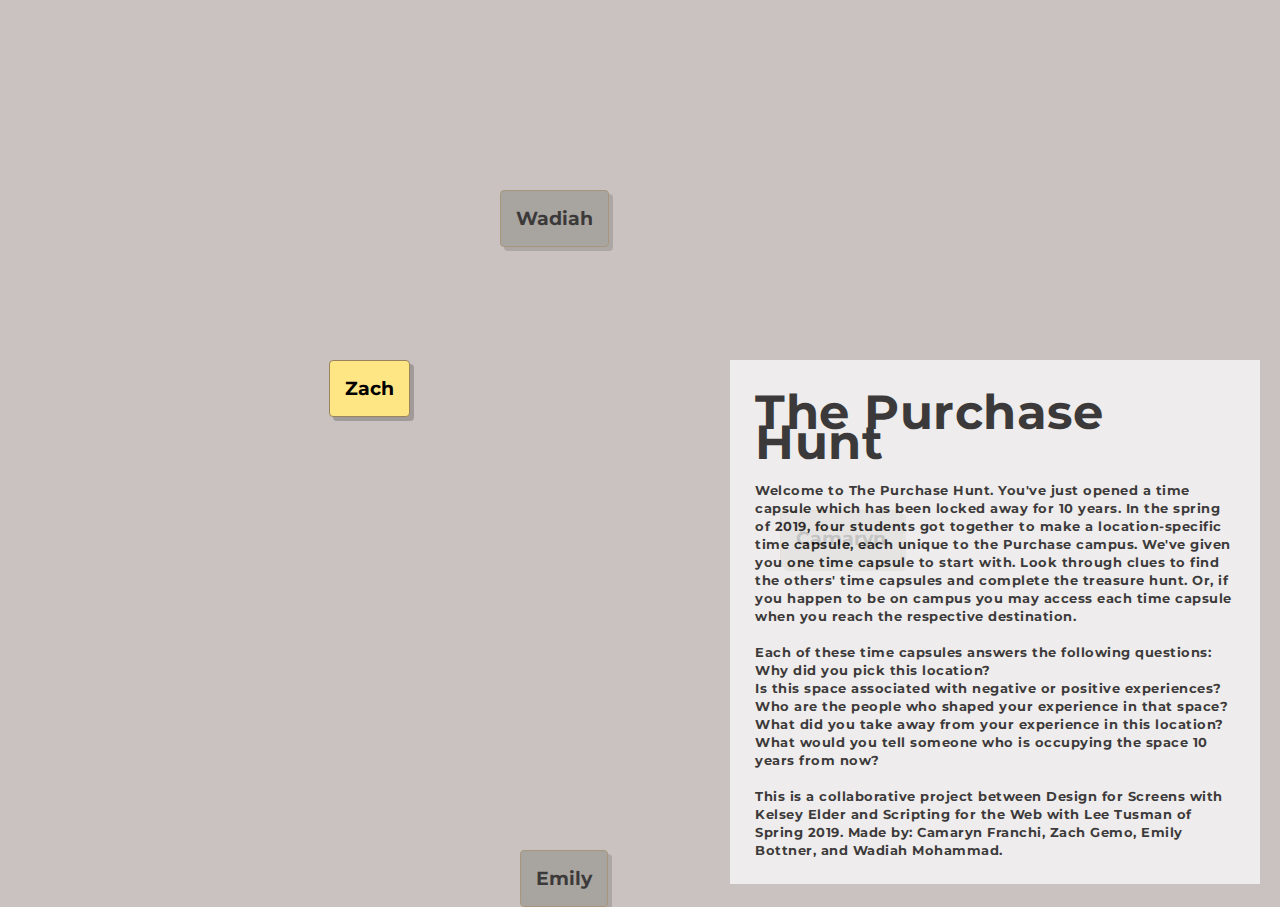
==== index.html @ 9f66f791 "update again" ====
<!DOCTYPE html>
<html lang="en">

<head>
    <title>The Purchase Hunt</title>
    <link rel="icon" href="chest.ico">
    <link rel="stylesheet" type="text/css" href="style.css">
    <link href="https://fonts.googleapis.com/css?family=Montserrat" rel="stylesheet">
</head>

<body background="campusmap.jpg" bgcolor="#c9c2c0" text="black">

    <h1 id="Zach" class="speech-bubble-ds"><a href="Zach/index.html">Zach</a></h1>
    <!-- 41.046424, -73.700322 -->
      <p>
    <h1 id="Camaryn" class="speech-bubble-ds">
      <!-- <a href="Camaryn/index.html"> -->
        Camaryn
      <!-- </a> -->
    </h1>
    <!-- 41 2'54" N  73 41'54" W -->
      <p>
    <h1 id="Emily" class="speech-bubble-ds">
      <!-- <a href="Emily/index.html"> -->
        Emily
      <!-- </a> -->
    </h1>
    <!-- 41.049620, -73.709475 -->
      <p>
    <h1 id="Wadiah" class="speech-bubble-ds">
      <!-- <a href="Wadiah/index.html"> -->
        Wadiah
      <!-- </a> -->
    </h1>
    <!-- 41.051639, -73.700782 -->

<div class="corner">
<p>
  <span id="description">
    <br>
      <b><font size="8pt">The Purchase Hunt</font>
    <br>
    <br>
    Welcome to The Purchase Hunt.
    You've just opened a time capsule which has been locked away for 10 years. In the spring of 2019, four students got together to make a location-specific time capsule, each unique to the Purchase campus. We've given you one time capsule to start with. Look through clues to find the others' time capsules and complete the treasure hunt. Or, if you happen to be on campus you may access each time capsule when you reach the respective destination.<br><br>
    Each of these time capsules answers the following questions:<br>
      Why did you pick this location?<br>
      Is this space associated with negative or positive experiences?<br>
      Who are the people who shaped your experience in that space?<br>
      What did you take away from your experience in this location?<br>
      What would you tell someone who is occupying the space 10 years from now?
    <br><br>
    This is a collaborative project between Design for Screens with Kelsey Elder and Scripting for the Web with Lee Tusman of Spring 2019. Made by: Camaryn Franchi, Zach Gemo, Emily Bottner, and Wadiah Mohammad.
    <br>
  </b>
  </span>
</p>
</div>

  <!-- <script src="main.js"></script>
  <script src="https://ajax.googleapis.com/ajax/libs/jquery/3.3.1/jquery.min.js"></script> -->
</body>

</html>
---- style.css ----
a {
  color: black;
}

a:link, a:visited {
  text-decoration: none;
}

a:hover {
  text-decoration: underline;
}

body {
  background-image: url('campusmap.jpg');
  background-size: cover;
  font-family: 'Montserrat', sans-serif;

  /* width: 100vh; */
  background-repeat: no-repeat;
  padding:0;
  margin:0 auto;
}

.speech-bubble-ds {
    background: #ffe684;
    border: 1px solid #99845e;
    -webkit-border-radius: 4px;
            border-radius: 4px;
    -webkit-box-shadow: 4px 4px 0 rgba(0, 0, 0, 0.2);
            box-shadow: 4px 4px 0 rgba(0, 0, 0, 0.2);
    font-size: 1.2rem;
    line-height: 1.3;
    margin: 0 auto 40px;
    max-width: 0 auto;
    padding: 15px;
    position: relative;
    display: inline-block;
}

.speech-bubble-ds p {
    margin-bottom: 10px;
}
.speech-bubble-ds p:last-of-type {
    margin-bottom: 0;
}

.speech-bubble-ds-arrow {
    border-left: 21px solid transparent;
    border-top: 20px solid rgba(0, 0, 0, 0.2);
    bottom: -25px;
    position: absolute;
    right: 0px;
}
.speech-bubble-ds-arrow::before {
    border-left: 23px solid transparent;
    border-top: 23px solid #a7a7a7;
    bottom: 2px;
    content: "";
    position: absolute;
    right: 5px;
}
.speech-bubble-ds-arrow::after {
    border-left: 21px solid transparent;
    border-top: 21px solid #efefef;
    bottom: 4px;
    content: "";
    position: absolute;
    right: 6px;
}

#Zach {
  position: absolute;
  top: 360px;
  right: 870px;
}

#Camaryn {
  position: absolute;
  top: 510px;
  left: 780px;
  background-color: #9b9993;
  opacity: 0.7;
}

#Emily {
  position: absolute;
  top: 850px;
  left: 520px;
  background-color: #9b9993;
  opacity: 0.7;
}

#Wadiah {
  position: absolute;
  top: 190px;
  left: 500px;
  background-color: #9b9993;
  opacity: 0.7;
}

.corner {
  position: absolute;
  bottom: 0px;
  right: 20px;
}

#description {
  background-color: white;
  opacity: 0.7;
  width: 480px;
  padding: 25px;
  /* text-transform: uppercase; */
  font-size: 13px;
  color: black;
  letter-spacing: 0.5px;
  line-height: 18px;
  position: relative;

  display: block;
}

/* .corner:hover #description {
  display: block;
} */
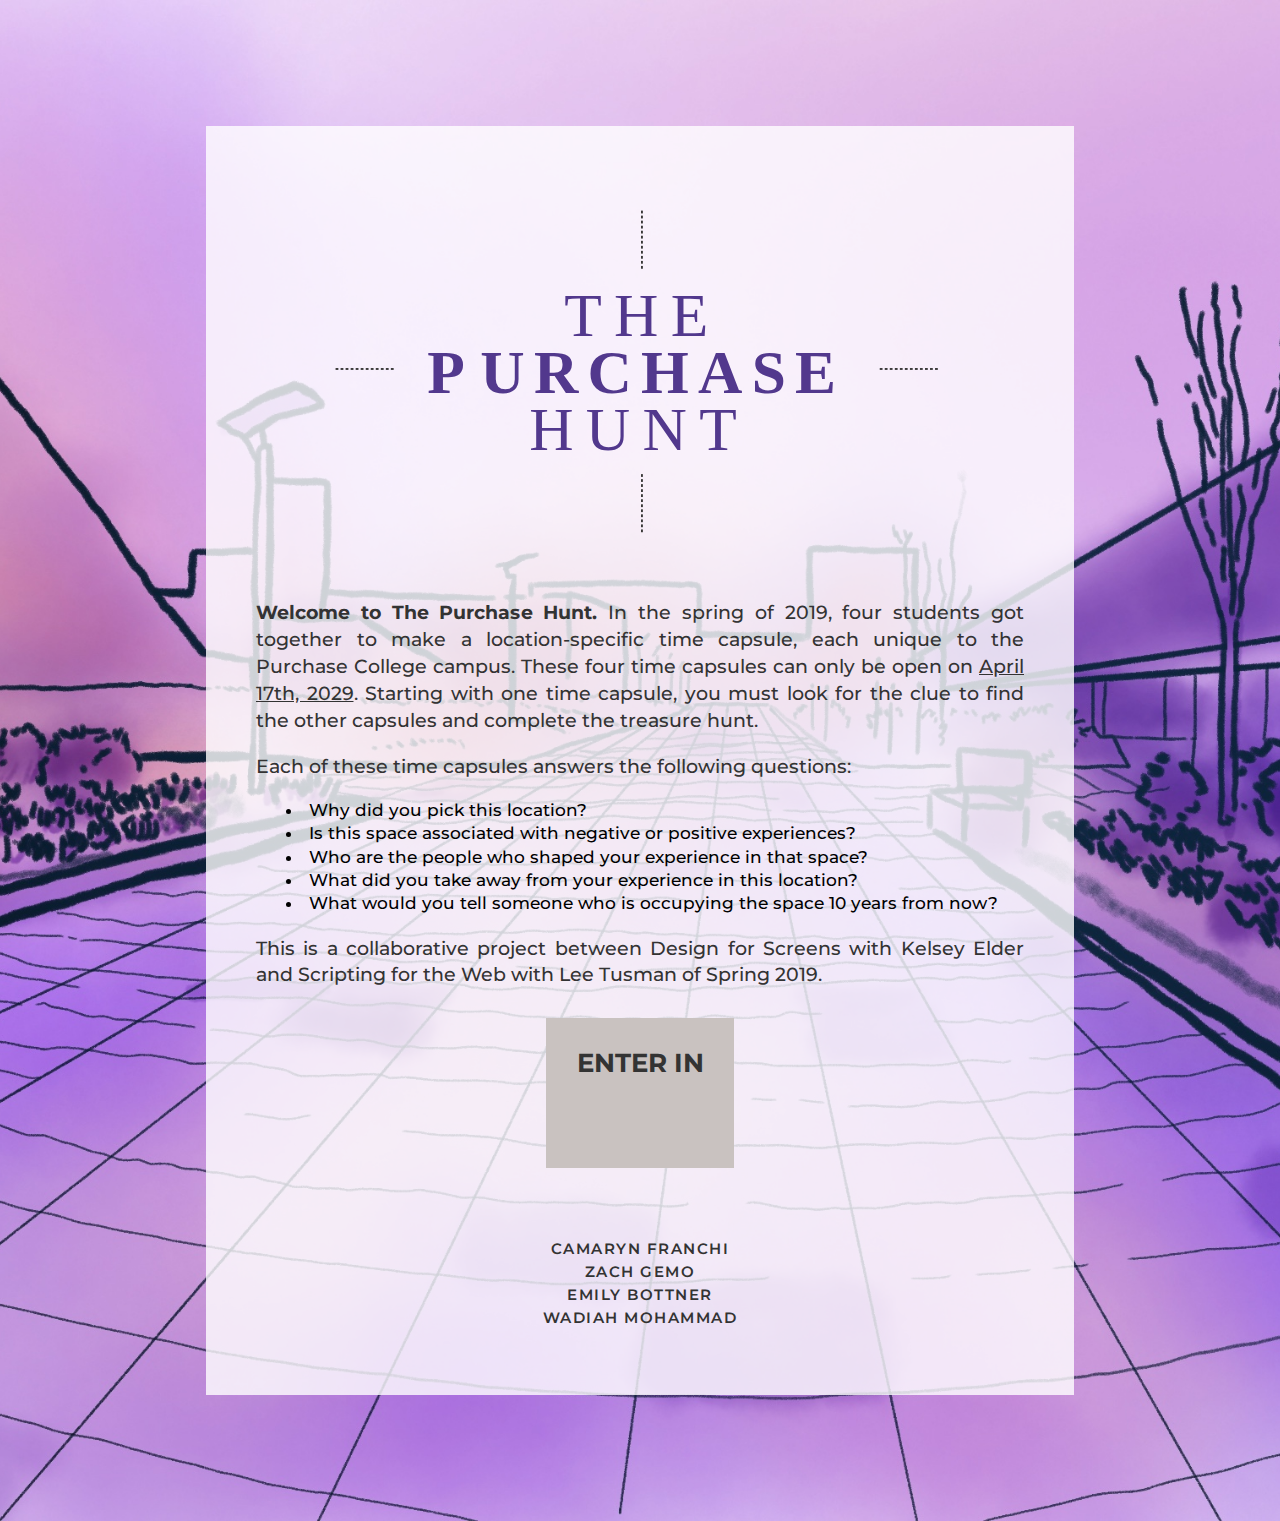
==== commit 7de09ff5: "final changes!" ====
--- a/index.html
+++ b/index.html
@@ -1,64 +1,76 @@
-<!DOCTYPE html>
-<html lang="en">
+<html>
 
 <head>
-    <title>The Purchase Hunt</title>
-    <link rel="icon" href="chest.ico">
-    <link rel="stylesheet" type="text/css" href="style.css">
-    <link href="https://fonts.googleapis.com/css?family=Montserrat" rel="stylesheet">
+<title> The Purchase Hunt </title>
+<link rel="stylesheet" type="text/css" href="style.css">
+<link href="https://fonts.googleapis.com/css?family=Montserrat:regular,medium" rel="stylesheet">
 </head>
 
-<body background="campusmap.jpg" bgcolor="#c9c2c0" text="black">
+<body>
 
-    <h1 id="Zach" class="speech-bubble-ds"><a href="Zach/index.html">Zach</a></h1>
-    <!-- 41.046424, -73.700322 -->
-      <p>
-    <h1 id="Camaryn" class="speech-bubble-ds">
-      <!-- <a href="Camaryn/index.html"> -->
-        Camaryn
-      <!-- </a> -->
-    </h1>
-    <!-- 41 2'54" N  73 41'54" W -->
-      <p>
-    <h1 id="Emily" class="speech-bubble-ds">
-      <!-- <a href="Emily/index.html"> -->
-        Emily
-      <!-- </a> -->
-    </h1>
-    <!-- 41.049620, -73.709475 -->
-      <p>
-    <h1 id="Wadiah" class="speech-bubble-ds">
-      <!-- <a href="Wadiah/index.html"> -->
-        Wadiah
-      <!-- </a> -->
-    </h1>
-    <!-- 41.051639, -73.700782 -->
+<div class="wrapper">
 
-<div class="corner">
+    <img id="logo" src="images/logo2.svg" alt="The Purchase Hunt" align="center">
+
 <p>
-  <span id="description">
-    <br>
-      <b><font size="8pt">The Purchase Hunt</font>
-    <br>
-    <br>
-    Welcome to The Purchase Hunt.
-    You've just opened a time capsule which has been locked away for 10 years. In the spring of 2019, four students got together to make a location-specific time capsule, each unique to the Purchase campus. We've given you one time capsule to start with. Look through clues to find the others' time capsules and complete the treasure hunt. Or, if you happen to be on campus you may access each time capsule when you reach the respective destination.<br><br>
-    Each of these time capsules answers the following questions:<br>
-      Why did you pick this location?<br>
-      Is this space associated with negative or positive experiences?<br>
-      Who are the people who shaped your experience in that space?<br>
-      What did you take away from your experience in this location?<br>
-      What would you tell someone who is occupying the space 10 years from now?
-    <br><br>
-    This is a collaborative project between Design for Screens with Kelsey Elder and Scripting for the Web with Lee Tusman of Spring 2019. Made by: Camaryn Franchi, Zach Gemo, Emily Bottner, and Wadiah Mohammad.
-    <br>
-  </b>
-  </span>
-</p>
+
+<b>Welcome to The Purchase Hunt.</b> In the spring of 2019, four students got together to make a location-specific time capsule, each unique to the Purchase College campus. These four time capsules can only be open on <u>April 17th, 2029</u>. Starting with one time capsule, you must look for the clue to find the other capsules and complete the treasure hunt.
+<p>
+Each of these time capsules answers the following questions:</p>
+<li>Why did you pick this location?</li>
+<li>Is this space associated with negative or positive experiences?</li>
+<li>Who are the people who shaped your experience in that space?</li>
+<li>What did you take away from your experience in this location?</li>
+<li>What would you tell someone who is occupying the space 10 years from now?</li>
+<p>This is a collaborative project between Design for Screens with Kelsey Elder and Scripting for the Web with Lee Tusman of Spring 2019.</p>
+
+<div align="center">
+ <button class="button" disabled>
+     <p2>ENTER IN</p2>
+     <br><br><br>
+<p2 id="demo"></p2>
+    </button>
+<script>
+// Set the date we're counting down to
+var countDownDate = new Date("April 17, 2029 15:00:00").getTime();
+
+// Update the count down every 1 second
+var x = setInterval(function() {
+
+  // Get todays date and time
+  var now = new Date().getTime();
+
+  // Find the distance between now and the count down date
+  var distance = countDownDate - now;
+
+  // Time calculations for days, hours, minutes and seconds
+  var days = Math.floor(distance / (1000 * 60 * 60 * 24));
+  var hours = Math.floor((distance % (1000 * 60 * 60 * 24)) / (1000 * 60 * 60));
+  var minutes = Math.floor((distance % (1000 * 60 * 60)) / (1000 * 60));
+  var seconds = Math.floor((distance % (1000 * 60)) / 1000);
+
+  // Output the result in an element with id="demo"
+  document.getElementById("demo").innerHTML = days + "d " + hours + "h "
+  + minutes + "m " + seconds + "s ";
+
+  // If the count down is over, write some text
+  if (distance < 0) {
+    clearInterval(x);
+    document.getElementById("demo").innerHTML = "EXPIRED";
+  }
+}, 1000);
+</script>
 </div>
 
-  <!-- <script src="main.js"></script>
-  <script src="https://ajax.googleapis.com/ajax/libs/jquery/3.3.1/jquery.min.js"></script> -->
+<br><br>
+<p id="names">
+  Camaryn Franchi<br>
+  Zach Gemo<br>
+  Emily Bottner<br>
+  Wadiah Mohammad</p>
+
+</div>
+
 </body>
 
 </html>
--- a/style.css
+++ b/style.css
@@ -1,124 +1,105 @@
-a {
-  color: black;
+html {
+    background-image: url("images/campus.jpg");
+    background-position: center;
+    background-repeat: no-repeat;
+    width: 100%;
+    -webkit-background-size: cover;
+    -moz-background-size: cover;
+    -o-background-size: cover;
+    background-size: cover;
 }
 
-a:link, a:visited {
-  text-decoration: none;
+@media screen and (min-width: 801px) {
+  body {
+    font-size: 1.5vw;
+  }
+  li {
+    font-size: 1.3vw;
+  }
 }
 
-a:hover {
-  text-decoration: underline;
+/* If the screen size is 600px wide or less, set the font-size of <div> to 30px */
+@media screen and (max-width: 800px) {
+  body {
+    font-size: 1.5vh;
+  }
+  li {
+    font-size: 1.3vh;
+  }
 }
 
-body {
-  background-image: url('campusmap.jpg');
-  background-size: cover;
-  font-family: 'Montserrat', sans-serif;
+.wrapper {
+    background-color: rgba(255, 255, 255, 0.8);
+    margin: 10% auto;
+    padding: 50px;
+    width: 60vw;
 
-  /* width: 100vh; */
-  background-repeat: no-repeat;
-  padding:0;
-  margin:0 auto;
 }
 
-.speech-bubble-ds {
-    background: #ffe684;
-    border: 1px solid #99845e;
-    -webkit-border-radius: 4px;
-            border-radius: 4px;
-    -webkit-box-shadow: 4px 4px 0 rgba(0, 0, 0, 0.2);
-            box-shadow: 4px 4px 0 rgba(0, 0, 0, 0.2);
-    font-size: 1.2rem;
-    line-height: 1.3;
-    margin: 0 auto 40px;
-    max-width: 0 auto;
-    padding: 15px;
-    position: relative;
-    display: inline-block;
+li {
+  font-family:'Montserrat', sans-serif;
+  margin-left: 30px;
+  font-weight: 500;
+  line-height: 140%;
 }
 
-.speech-bubble-ds p {
-    margin-bottom: 10px;
-}
-.speech-bubble-ds p:last-of-type {
-    margin-bottom: 0;
+p {
+    font-family:'Montserrat', sans-serif;
+    font-weight: 500;
+    line-height: 140%;
+    text-align: justify;
+    color: #333;
+
 }
 
-.speech-bubble-ds-arrow {
-    border-left: 21px solid transparent;
-    border-top: 20px solid rgba(0, 0, 0, 0.2);
-    bottom: -25px;
-    position: absolute;
-    right: 0px;
-}
-.speech-bubble-ds-arrow::before {
-    border-left: 23px solid transparent;
-    border-top: 23px solid #a7a7a7;
-    bottom: 2px;
-    content: "";
-    position: absolute;
-    right: 5px;
-}
-.speech-bubble-ds-arrow::after {
-    border-left: 21px solid transparent;
-    border-top: 21px solid #efefef;
-    bottom: 4px;
-    content: "";
-    position: absolute;
-    right: 6px;
+
+#logo {
+  width: 100%;
+  margin: 0% auto;
+
 }
 
-#Zach {
-  position: absolute;
-  top: 360px;
-  right: 870px;
+#names {
+  text-align: center;
+  text-transform: uppercase;
+  font-weight: 600;
+  font-size: 80%;
+  letter-spacing: 1.5px;
+  line-height: 150%;
 }
 
-#Camaryn {
-  position: absolute;
-  top: 510px;
-  left: 780px;
-  background-color: #9b9993;
-  opacity: 0.7;
+p2 {
+    font-family:'Montserrat', sans-serif;
+    font-weight: 700;
+    line-height: 120%;
+    text-align: center;
+
 }
 
-#Emily {
-  position: absolute;
-  top: 850px;
-  left: 520px;
-  background-color: #9b9993;
-  opacity: 0.7;
+p2:hover {
+
 }
 
-#Wadiah {
-  position: absolute;
-  top: 190px;
-  left: 500px;
-  background-color: #9b9993;
-  opacity: 0.7;
+.button {
+  background-color: #c9c2c0;
+  border: none;
+  padding: 4%;
+  text-align: center;
+  text-decoration: none;
+  display: relative;
+  font-size: 2vw;
+  margin: 10 auto;
+  /* cursor: not-allowed; */
+    position: relative;
+  box-shadow: 0 0 0 0 rgba(0, 0, 0, 0), 0 0 0 0 rgba(0, 0, 0, 0);
+  transition: box-shadow 0.3s ease-in-out;
+  transition: background-color 1s ease-in-out;
+  color: #333;
+  transition: color 0.3s ease-in-out;
 }
 
-.corner {
-  position: absolute;
-  bottom: 0px;
-  right: 20px;
+.button:hover {
+  box-shadow: 0 4px 8px 0 rgba(0, 0, 0, 0.2), 0 6px 20px 0 rgba(0, 0, 0, 0.19);
+  background-color: white;
+  color: #8726ff;
 }
-
-#description {
-  background-color: white;
-  opacity: 0.7;
-  width: 480px;
-  padding: 25px;
-  /* text-transform: uppercase; */
-  font-size: 13px;
-  color: black;
-  letter-spacing: 0.5px;
-  line-height: 18px;
-  position: relative;
-
-  display: block;
-}
-
-/* .corner:hover #description {
-  display: block;
-} */
